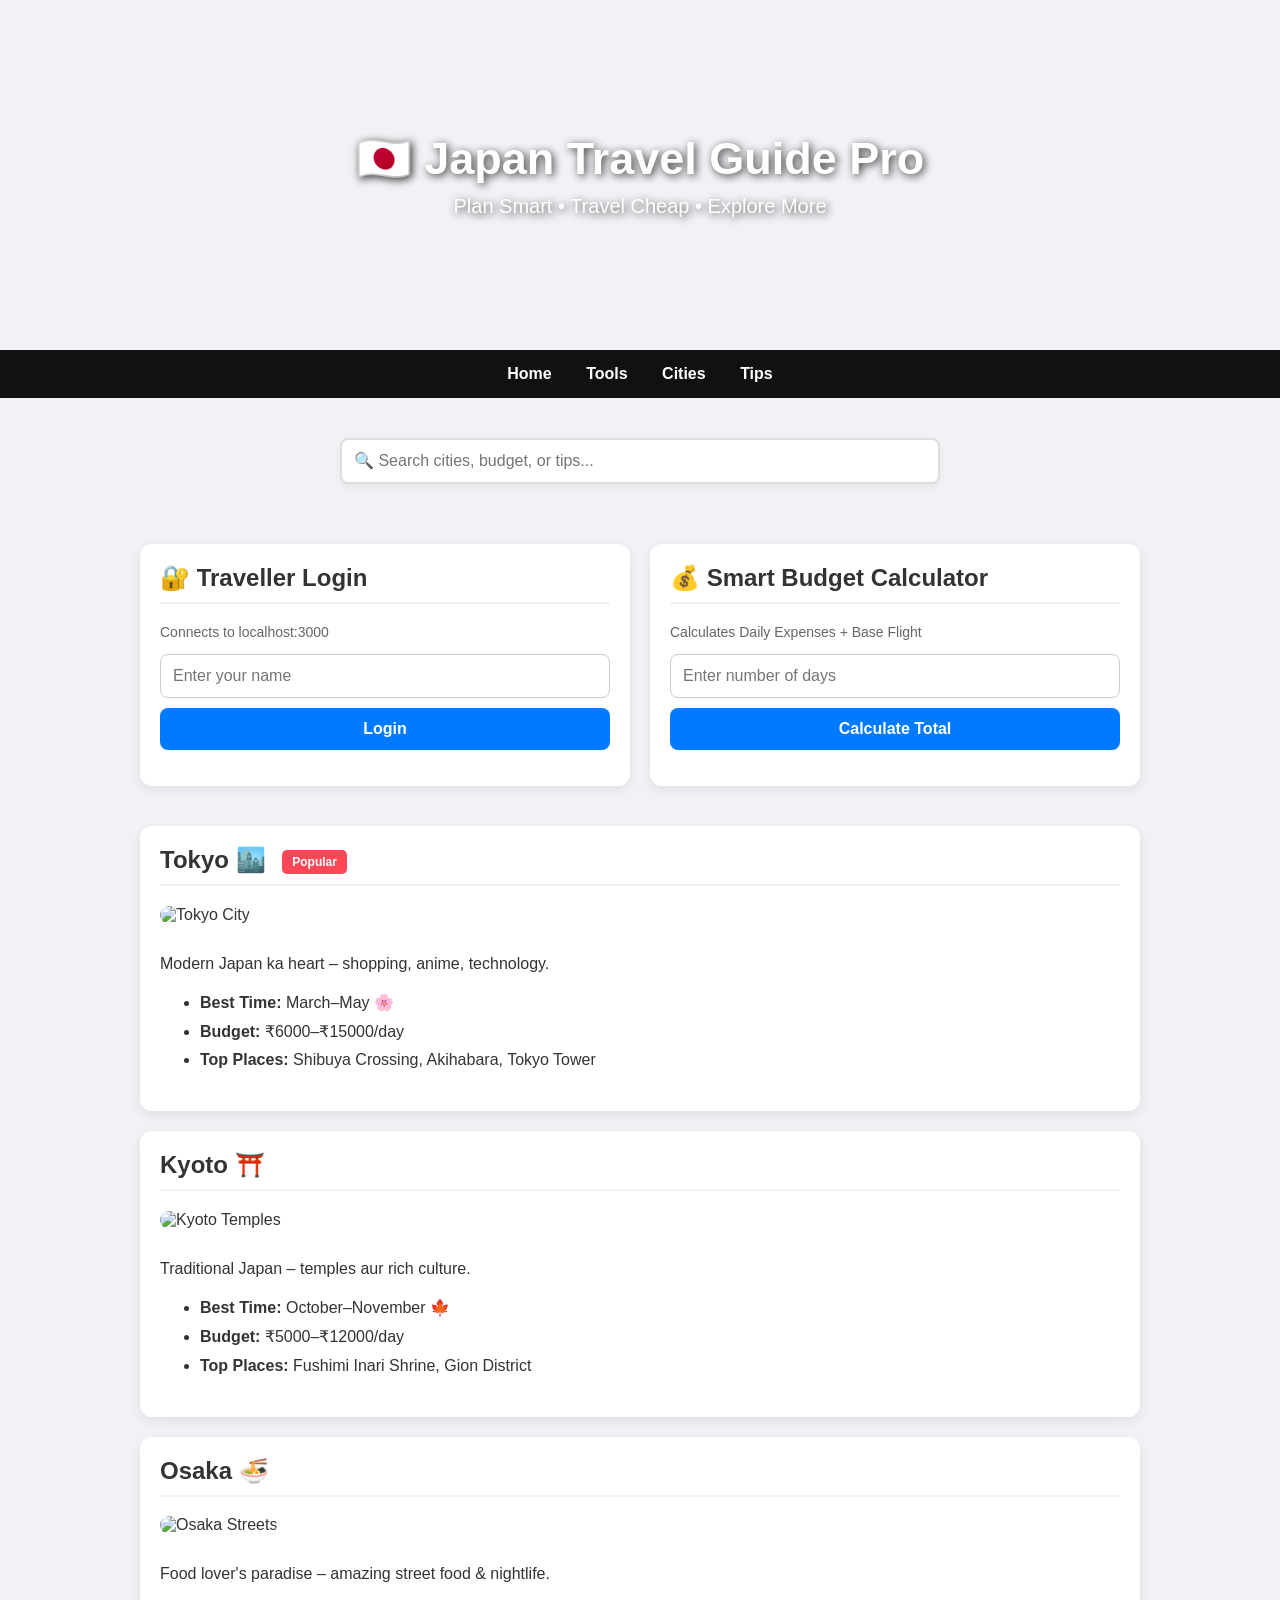
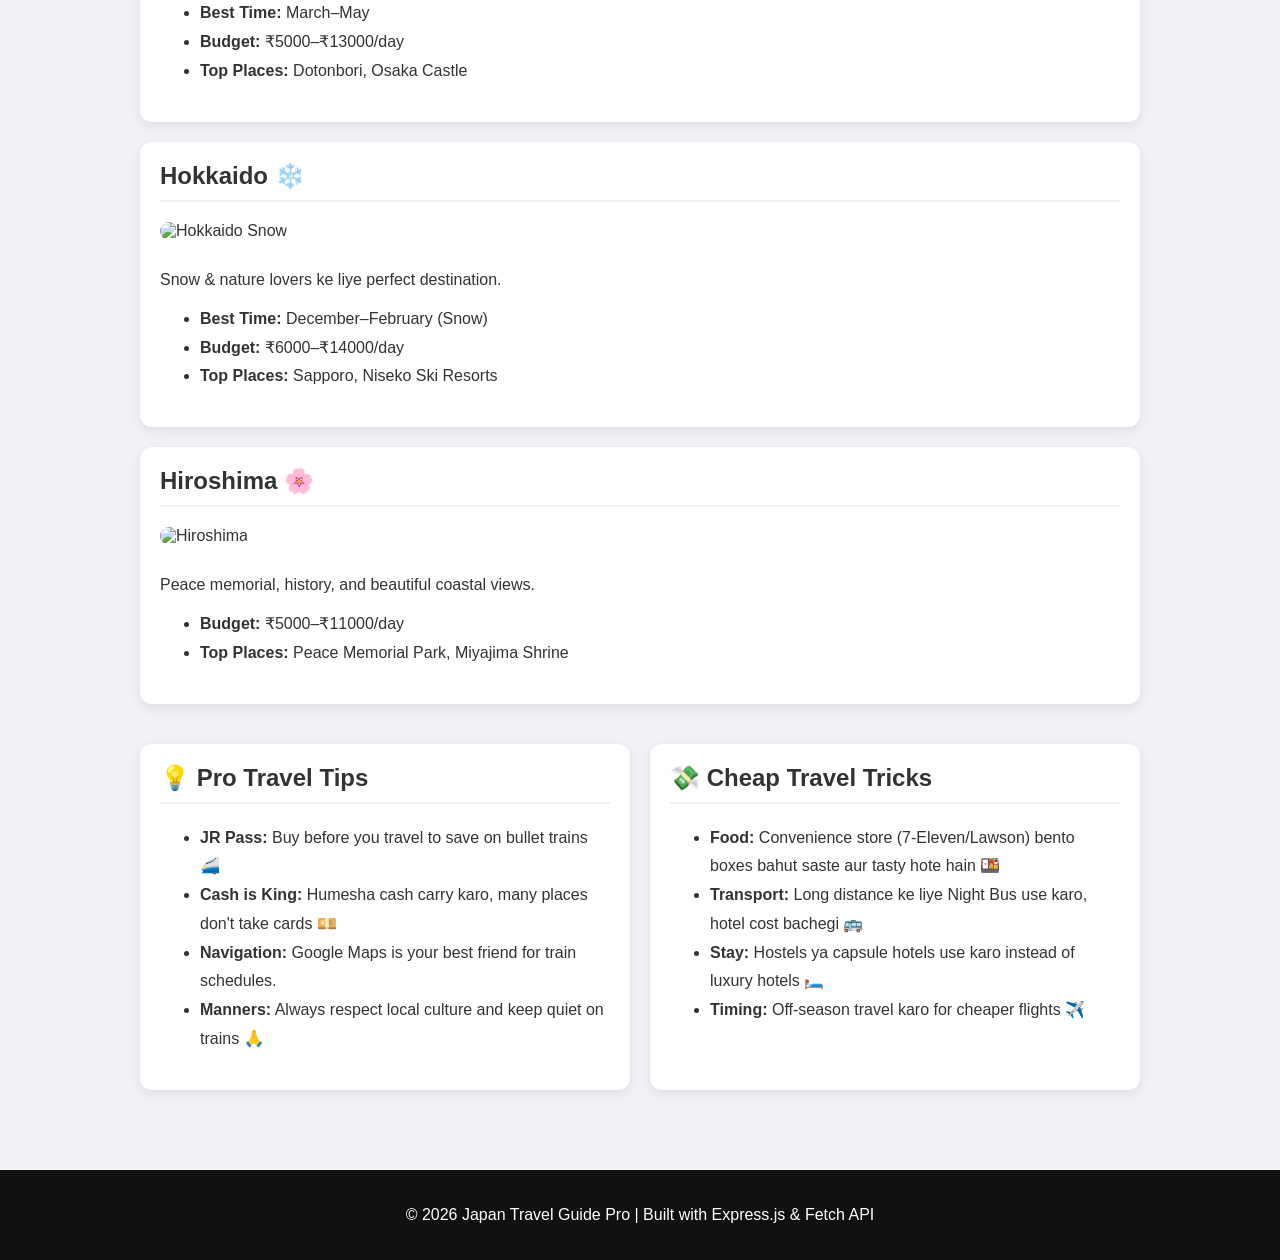
==== gemini-code-1777313080283.html @ b68e8b73 "Add files via upload" ====
<!DOCTYPE html>
<html lang="en">
<head>
<meta charset="UTF-8">
<meta name="viewport" content="width=device-width, initial-scale=1.0">
<title>Japan Travel Guide Pro - Master</title>

<style>
  /* Base Styles */
  body { margin: 0; font-family: 'Segoe UI', Arial, sans-serif; background: #f0f2f5; color: #333; }
  
  /* Header */
  header { background: url('https://images.unsplash.com/photo-1498654896293-37aacf113fd9') no-repeat center/cover; height: 350px; color: white; display: flex; flex-direction: column; justify-content: center; align-items: center; text-align: center; text-shadow: 2px 2px 8px rgba(0,0,0,0.8); }
  header h1 { font-size: 45px; margin: 0 0 10px 0; }
  header p { font-size: 20px; margin: 0; }
  
  /* Navigation */
  nav { background: #111; padding: 15px; text-align: center; position: sticky; top: 0; z-index: 100; }
  nav a { color: white; margin: 0 15px; text-decoration: none; font-weight: bold; transition: color 0.3s; }
  nav a:hover { color: #ff4757; }
  
  /* Layout */
  .container { padding: 20px; max-width: 1000px; margin: auto; }
  .grid-2 { display: grid; grid-template-columns: 1fr 1fr; gap: 20px; }
  @media (max-width: 768px) { .grid-2 { grid-template-columns: 1fr; } }
  
  /* Cards */
  .card { background: white; margin: 20px 0; padding: 20px; border-radius: 12px; box-shadow: 0 4px 12px rgba(0,0,0,0.08); transition: transform 0.2s; }
  .card:hover { transform: translateY(-2px); }
  .card h2 { margin-top: 0; border-bottom: 2px solid #f0f2f5; padding-bottom: 10px; }
  .card img { width: 100%; height: 250px; object-fit: cover; border-radius: 10px; margin-bottom: 15px; }
  
  /* UI Elements */
  .badge { background: #ff4757; color: white; padding: 5px 10px; border-radius: 5px; font-size: 12px; vertical-align: middle; margin-left: 10px; }
  input { padding: 12px; margin-bottom: 10px; border-radius: 8px; border: 1px solid #ccc; width: 100%; box-sizing: border-box; font-size: 16px; }
  button { padding: 12px; background: #007bff; color: white; border: none; border-radius: 8px; width: 100%; font-size: 16px; font-weight: bold; cursor: pointer; transition: background 0.3s; }
  button:hover { background: #0056b3; }
  ul { line-height: 1.8; }
  
  /* Search Box Special Styling */
  .search-box { text-align: center; background: transparent; box-shadow: none; padding: 0; margin-bottom: 30px; }
  .search-box input { max-width: 600px; border: 2px solid #ddd; box-shadow: 0 4px 10px rgba(0,0,0,0.05); }

  /* Footer */
  footer { background: #111; color: white; text-align: center; padding: 20px; margin-top: 40px; }
</style>

<script>
  // 🔍 SEARCH FUNCTIONALITY
  function searchCity() {
    let input = document.getElementById("search").value.toLowerCase();
    let cards = document.getElementsByClassName("searchable");

    for (let i = 0; i < cards.length; i++) {
      let text = cards[i].innerText.toLowerCase();
      cards[i].style.display = text.includes(input) ? "block" : "none";
    }
  }

  // 💰 UPGRADED BUDGET CALCULATOR (With Flight Base Cost)
  function calculateBudget() {
    let days = document.getElementById("days").value;
    if (!days || days <= 0) {
      document.getElementById("result").innerHTML = "<span style='color:red;'>Please enter valid days.</span>";
      return;
    }
    let budget = (days * 5000) + 40000; // Formula: days * 5000 + 40k flight
    document.getElementById("result").innerHTML = "Estimated Budget: <strong>₹" + budget.toLocaleString("en-IN") + "</strong> <br><small>(Includes ₹40,000 flight estimate)</small>";
  }

  // 🔐 BACKEND LOGIN INTEGRATION
  async function login() {
    let user = document.getElementById("user").value;
    let statusText = document.getElementById("loginStatus");

    if (!user) {
      statusText.innerHTML = "<span style='color:red;'>Enter a username first!</span>";
      return;
    }

    try {
      statusText.innerHTML = "Connecting to server...";
      let res = await fetch("http://localhost:3000/login", {
        method: "POST",
        headers: { "Content-Type": "application/json" },
        body: JSON.stringify({ username: user })
      });

      let data = await res.json();
      statusText.innerHTML = "🎉 <span style='color:green; font-weight:bold;'>" + data.message + "</span>";
    } catch (error) {
      statusText.innerHTML = "⚠️ <span style='color:red;'>Backend not running! Start Node server.</span>";
    }
  }
</script>

</head>
<body>

<header>
  <h1>🇯🇵 Japan Travel Guide Pro</h1>
  <p>Plan Smart • Travel Cheap • Explore More</p>
</header>

<nav>
  <a href="#">Home</a>
  <a href="#tools">Tools</a>
  <a href="#cities">Cities</a>
  <a href="#tips">Tips</a>
</nav>

<div class="container">

  <div class="card search-box">
    <input type="text" id="search" onkeyup="searchCity()" placeholder="🔍 Search cities, budget, or tips...">
  </div>

  <div class="grid-2" id="tools">
    
    <div class="card">
      <h2>🔐 Traveller Login</h2>
      <p style="font-size: 14px; color: #666;">Connects to localhost:3000</p>
      <input type="text" id="user" placeholder="Enter your name">
      <button onclick="login()">Login</button>
      <p id="loginStatus" style="margin-top: 15px; text-align: center;"></p>
    </div>

    <div class="card">
      <h2>💰 Smart Budget Calculator</h2>
      <p style="font-size: 14px; color: #666;">Calculates Daily Expenses + Base Flight</p>
      <input id="days" type="number" placeholder="Enter number of days">
      <button onclick="calculateBudget()">Calculate Total</button>
      <p id="result" style="margin-top: 15px; text-align: center; color: #28a745; line-height: 1.5;"></p>
    </div>

  </div>

  <div id="cities">
    <div class="card searchable">
      <h2>Tokyo 🏙️ <span class="badge">Popular</span></h2>
      <img src="https://images.unsplash.com/photo-1505069446780-4ef442b5207f" alt="Tokyo City">
      <p>Modern Japan ka heart – shopping, anime, technology.</p>
      <ul>
        <li><strong>Best Time:</strong> March–May 🌸</li>
        <li><strong>Budget:</strong> ₹6000–₹15000/day</li>
        <li><strong>Top Places:</strong> Shibuya Crossing, Akihabara, Tokyo Tower</li>
      </ul>
    </div>

    <div class="card searchable">
      <h2>Kyoto ⛩️</h2>
      <img src="https://images.unsplash.com/photo-1526481280690-9063b3a0c0ab" alt="Kyoto Temples">
      <p>Traditional Japan – temples aur rich culture.</p>
      <ul>
        <li><strong>Best Time:</strong> October–November 🍁</li>
        <li><strong>Budget:</strong> ₹5000–₹12000/day</li>
        <li><strong>Top Places:</strong> Fushimi Inari Shrine, Gion District</li>
      </ul>
    </div>

    <div class="card searchable">
      <h2>Osaka 🍜</h2>
      <img src="https://images.unsplash.com/photo-1590559899731-a382839e5549" alt="Osaka Streets">
      <p>Food lover's paradise – amazing street food & nightlife.</p>
      <ul>
        <li><strong>Best Time:</strong> March–May</li>
        <li><strong>Budget:</strong> ₹5000–₹13000/day</li>
        <li><strong>Top Places:</strong> Dotonbori, Osaka Castle</li>
      </ul>
    </div>

    <div class="card searchable">
      <h2>Hokkaido ❄️</h2>
      <img src="https://images.unsplash.com/photo-1519681393784-d120267933ba" alt="Hokkaido Snow">
      <p>Snow & nature lovers ke liye perfect destination.</p>
      <ul>
        <li><strong>Best Time:</strong> December–February (Snow)</li>
        <li><strong>Budget:</strong> ₹6000–₹14000/day</li>
        <li><strong>Top Places:</strong> Sapporo, Niseko Ski Resorts</li>
      </ul>
    </div>
    
    <div class="card searchable">
      <h2>Hiroshima 🌸</h2>
      <img src="https://images.unsplash.com/photo-1554797589-7241bb691973" alt="Hiroshima">
      <p>Peace memorial, history, and beautiful coastal views.</p>
      <ul>
        <li><strong>Budget:</strong> ₹5000–₹11000/day</li>
        <li><strong>Top Places:</strong> Peace Memorial Park, Miyajima Shrine</li>
      </ul>
    </div>
  </div>

  <div class="grid-2" id="tips">
    <div class="card searchable">
      <h2>💡 Pro Travel Tips</h2>
      <ul>
        <li><strong>JR Pass:</strong> Buy before you travel to save on bullet trains 🚄</li>
        <li><strong>Cash is King:</strong> Humesha cash carry karo, many places don't take cards 💴</li>
        <li><strong>Navigation:</strong> Google Maps is your best friend for train schedules.</li>
        <li><strong>Manners:</strong> Always respect local culture and keep quiet on trains 🙏</li>
      </ul>
    </div>

    <div class="card searchable">
      <h2>💸 Cheap Travel Tricks</h2>
      <ul>
        <li><strong>Food:</strong> Convenience store (7-Eleven/Lawson) bento boxes bahut saste aur tasty hote hain 🍱</li>
        <li><strong>Transport:</strong> Long distance ke liye Night Bus use karo, hotel cost bachegi 🚌</li>
        <li><strong>Stay:</strong> Hostels ya capsule hotels use karo instead of luxury hotels 🛏️</li>
        <li><strong>Timing:</strong> Off-season travel karo for cheaper flights ✈️</li>
      </ul>
    </div>
  </div>

</div>

<footer>
  <p>© 2026 Japan Travel Guide Pro | Built with Express.js & Fetch API</p>
</footer>

</body>
</html>
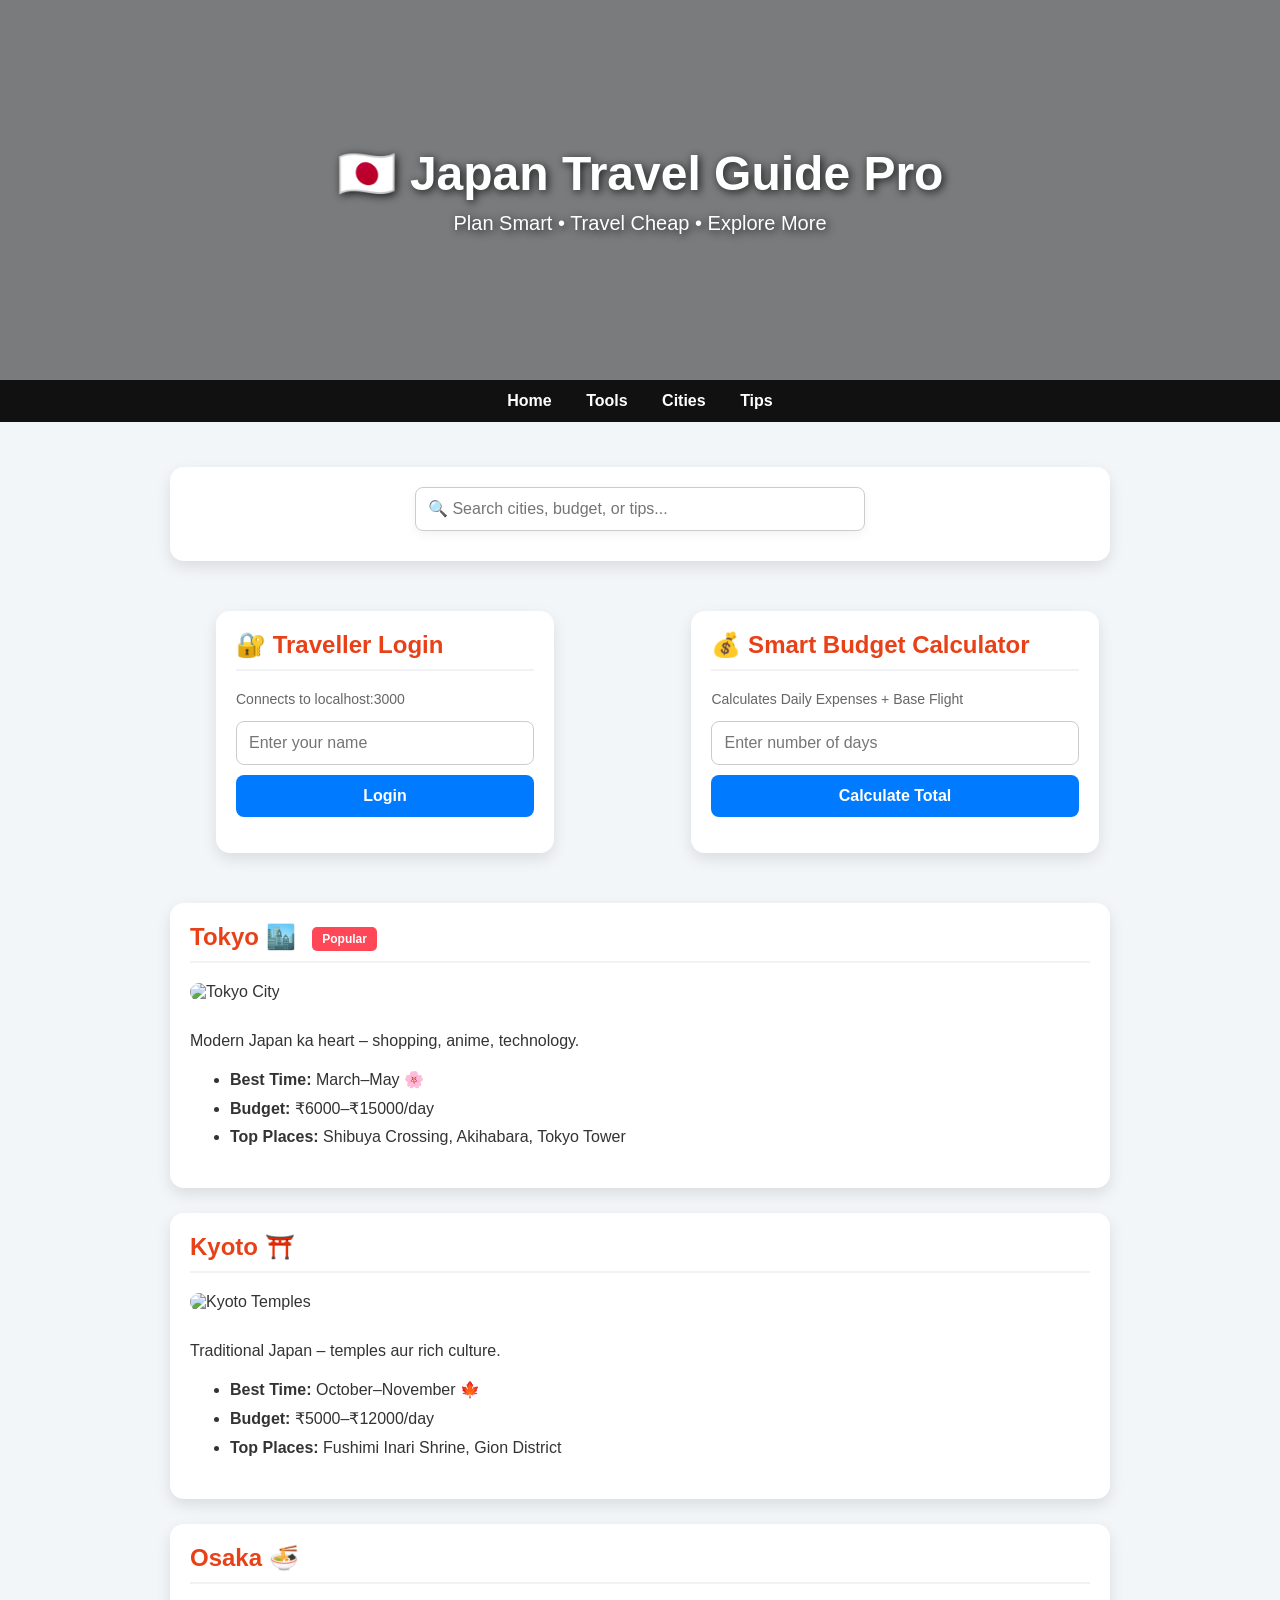
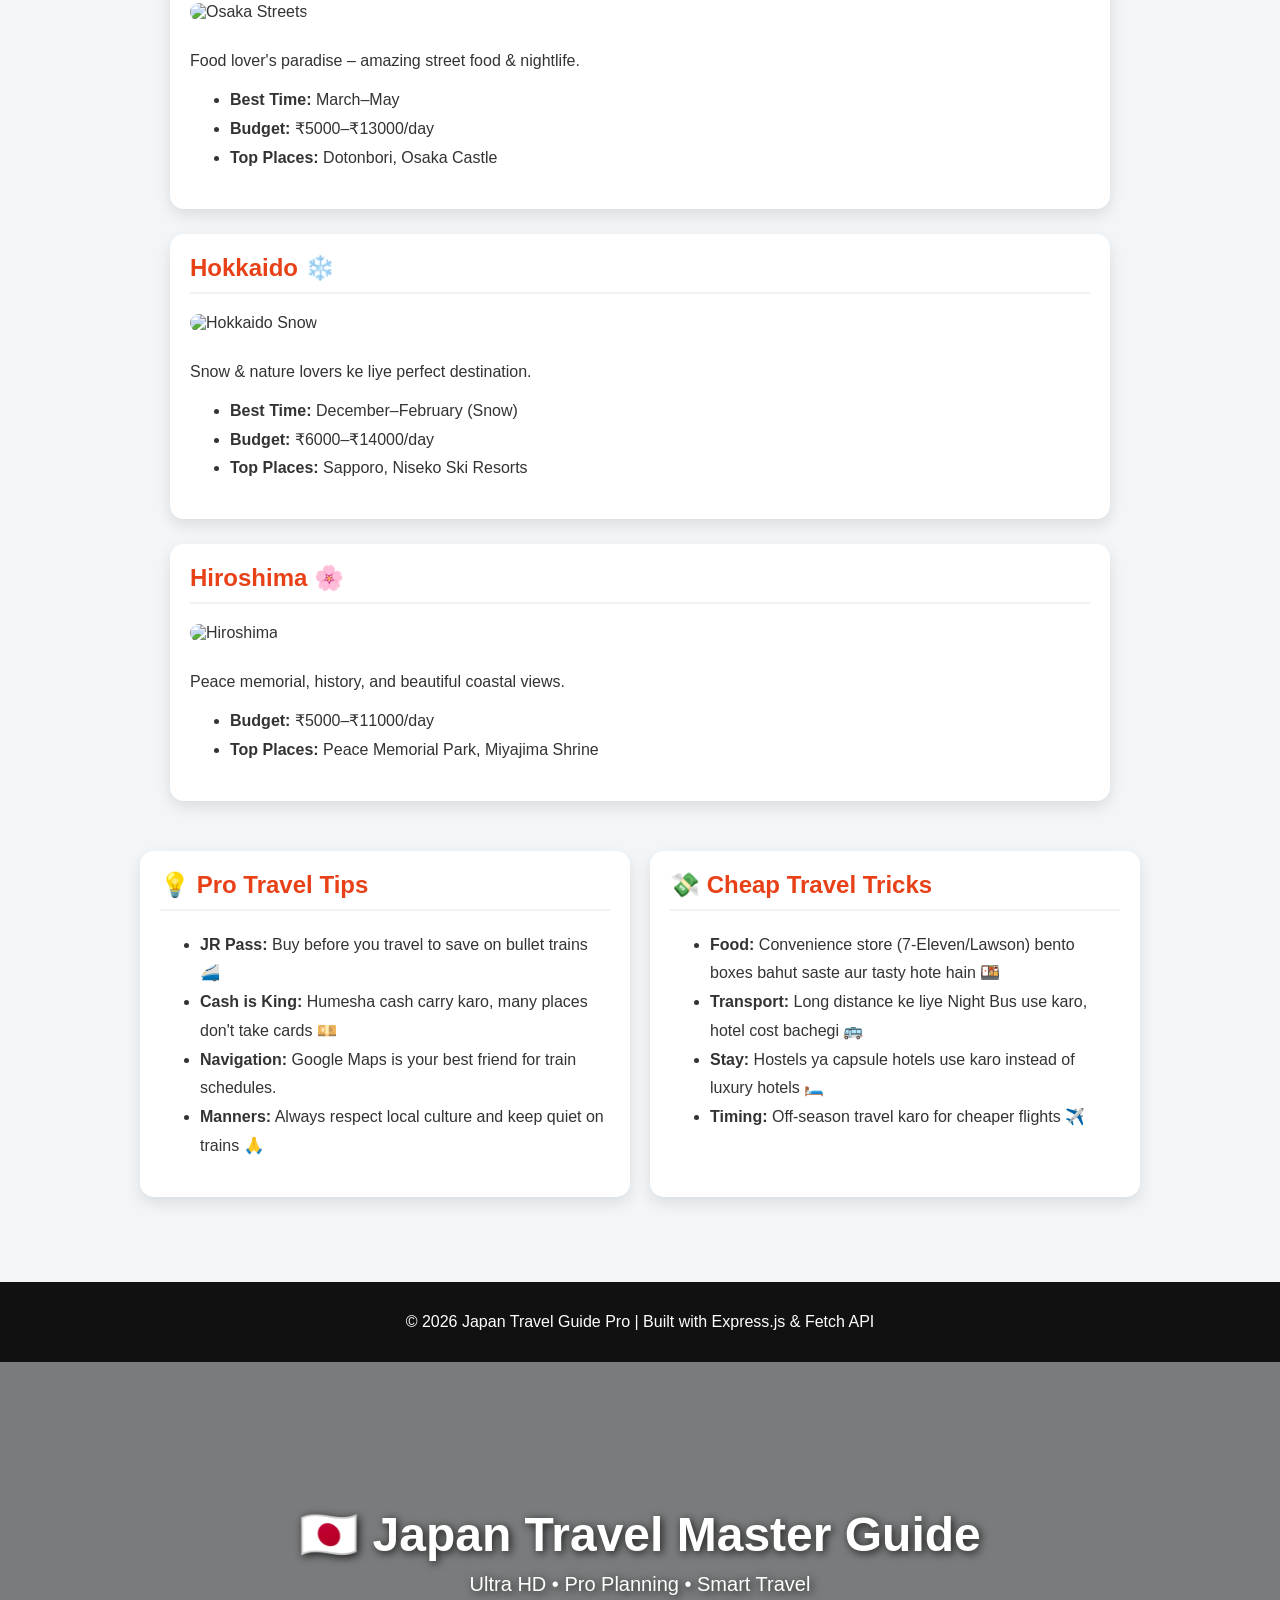
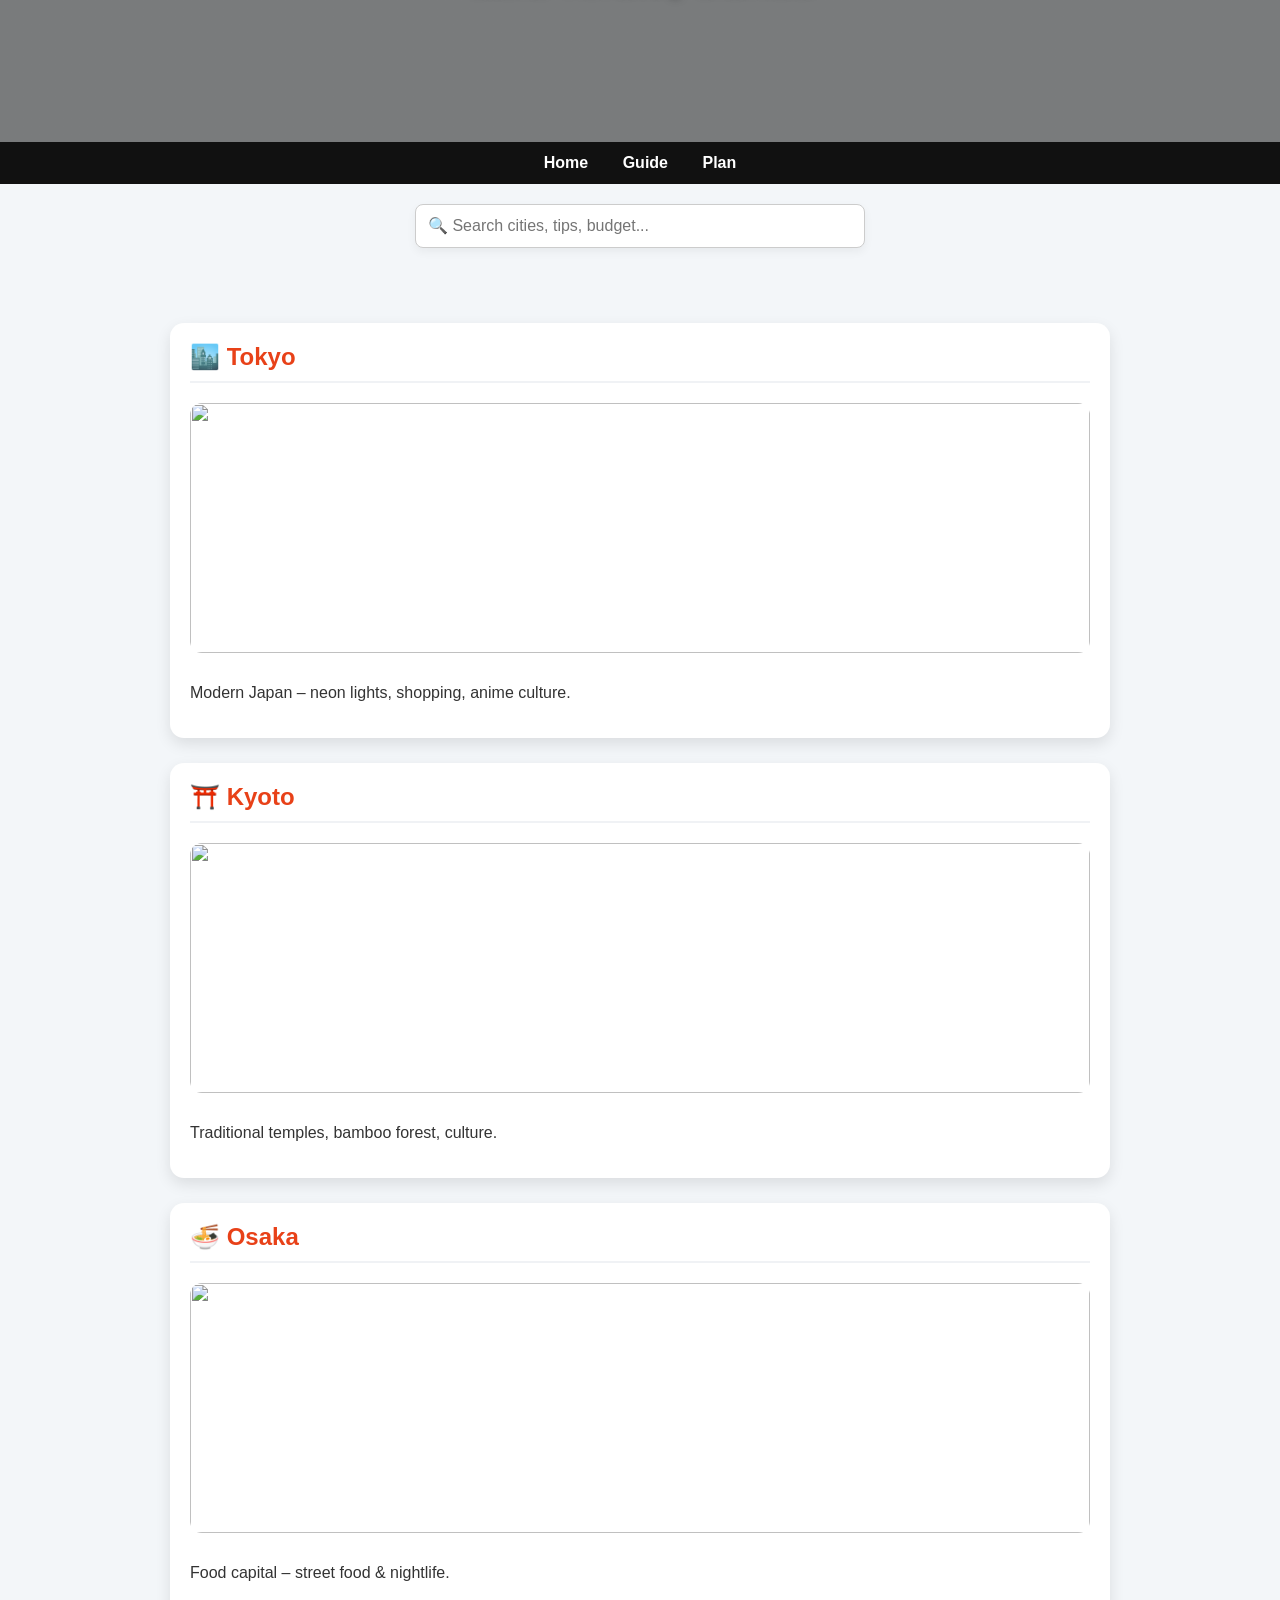
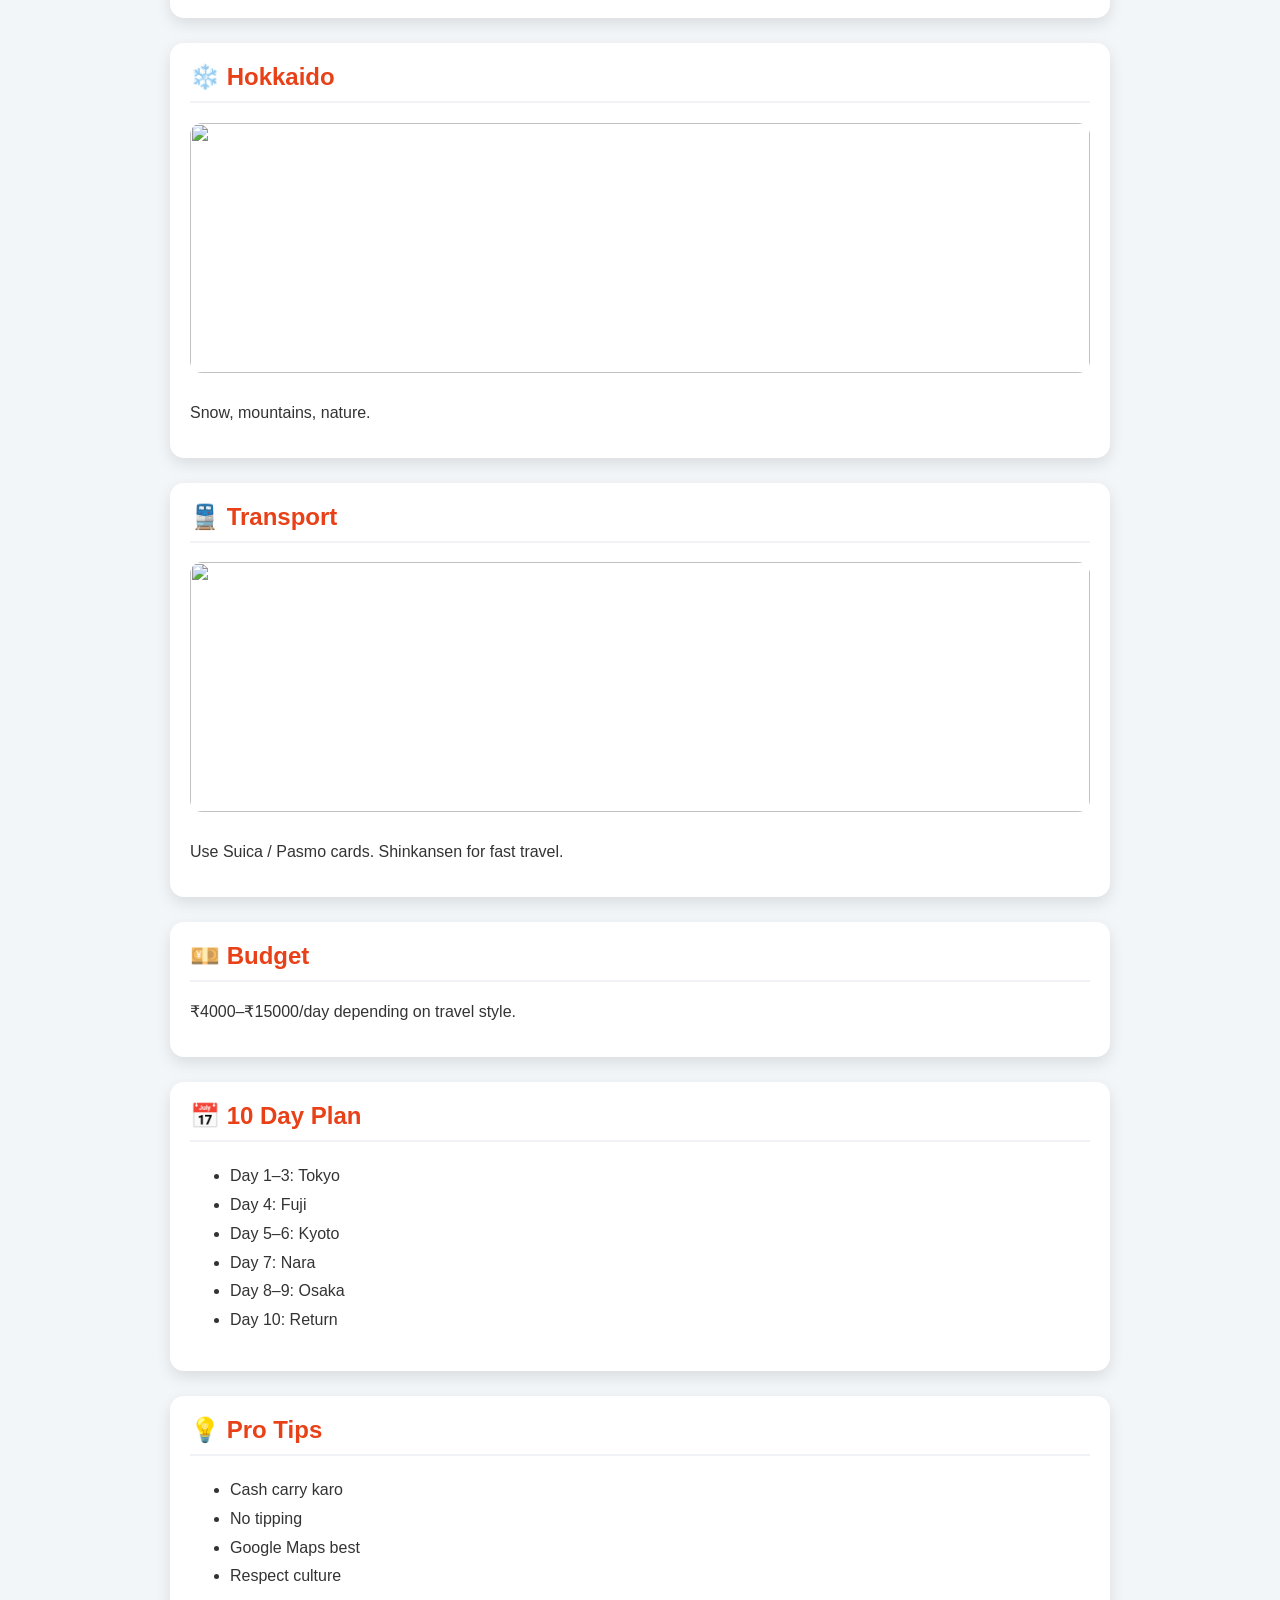
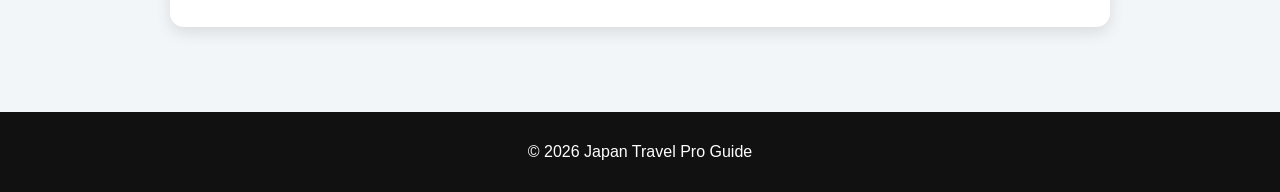
==== commit 52dd701b: "Update gemini-code-1777313080283.html" ====
--- a/gemini-code-1777313080283.html
+++ b/gemini-code-1777313080283.html
@@ -220,4 +220,194 @@
 </footer>
 
 </body>
-</html>+</html>
+
+<!DOCTYPE html>
+<html lang="en">
+<head>
+<meta charset="UTF-8">
+<meta name="viewport" content="width=device-width, initial-scale=1.0">
+<title>Japan Ultimate Travel Guide</title>
+
+<style>
+body {
+  margin:0;
+  font-family: 'Segoe UI', sans-serif;
+  background:#f3f6f9;
+}
+
+header {
+  background: linear-gradient(rgba(0,0,0,0.5),rgba(0,0,0,0.5)),
+  url('https://images.unsplash.com/photo-1549692520-acc6669e2f0c?auto=format&fit=crop&w=1600&q=80');
+  height:380px;
+  color:white;
+  display:flex;
+  flex-direction:column;
+  justify-content:center;
+  align-items:center;
+  text-align:center;
+}
+
+header h1 {
+  font-size:48px;
+}
+
+nav {
+  background:#111;
+  padding:12px;
+  text-align:center;
+}
+
+nav a {
+  color:white;
+  margin:15px;
+  text-decoration:none;
+  font-weight:bold;
+}
+
+.search-box {
+  text-align:center;
+  margin:20px;
+}
+
+.search-box input {
+  padding:12px;
+  width:80%;
+  max-width:450px;
+  border-radius:8px;
+  border:1px solid #ccc;
+}
+
+.container {
+  padding:20px;
+}
+
+.card {
+  background:white;
+  margin:25px auto;
+  padding:20px;
+  border-radius:14px;
+  max-width:900px;
+  box-shadow:0 6px 15px rgba(0,0,0,0.1);
+  transition:0.3s;
+}
+
+.card:hover {
+  transform:scale(1.02);
+}
+
+.card img {
+  width:100%;
+  border-radius:12px;
+}
+
+h2 {
+  color:#e84118;
+}
+
+footer {
+  background:#111;
+  color:white;
+  text-align:center;
+  padding:15px;
+}
+</style>
+
+<script>
+function searchSite(){
+ let input=document.getElementById("search").value.toLowerCase();
+ let cards=document.getElementsByClassName("card");
+
+ for(let i=0;i<cards.length;i++){
+  let text=cards[i].innerText.toLowerCase();
+  cards[i].style.display = text.includes(input) ? "block" : "none";
+ }
+}
+</script>
+
+</head>
+
+<body>
+
+<header>
+<h1>🇯🇵 Japan Travel Master Guide</h1>
+<p>Ultra HD • Pro Planning • Smart Travel</p>
+</header>
+
+<nav>
+<a href="#">Home</a>
+<a href="#guide">Guide</a>
+<a href="#plan">Plan</a>
+</nav>
+
+<div class="search-box">
+<input type="text" id="search" onkeyup="searchSite()" placeholder="🔍 Search cities, tips, budget...">
+</div>
+
+<div class="container">
+
+<div class="card">
+<h2>🏙️ Tokyo</h2>
+<img src="https://images.unsplash.com/photo-1505069446780-4ef442b5207f?auto=format&fit=crop&w=1400&q=80">
+<p>Modern Japan – neon lights, shopping, anime culture.</p>
+</div>
+
+<div class="card">
+<h2>⛩️ Kyoto</h2>
+<img src="https://images.unsplash.com/photo-1526481280690-9063b3a0c0ab?auto=format&fit=crop&w=1400&q=80">
+<p>Traditional temples, bamboo forest, culture.</p>
+</div>
+
+<div class="card">
+<h2>🍜 Osaka</h2>
+<img src="https://images.unsplash.com/photo-1590559899731-a382839e5549?auto=format&fit=crop&w=1400&q=80">
+<p>Food capital – street food & nightlife.</p>
+</div>
+
+<div class="card">
+<h2>❄️ Hokkaido</h2>
+<img src="https://images.unsplash.com/photo-1519681393784-d120267933ba?auto=format&fit=crop&w=1400&q=80">
+<p>Snow, mountains, nature.</p>
+</div>
+
+<div class="card">
+<h2>🚆 Transport</h2>
+<img src="https://images.unsplash.com/photo-1517720359744-6d12f8a8c0b5?auto=format&fit=crop&w=1400&q=80">
+<p>Use Suica / Pasmo cards. Shinkansen for fast travel.</p>
+</div>
+
+<div class="card">
+<h2>💴 Budget</h2>
+<p>₹4000–₹15000/day depending on travel style.</p>
+</div>
+
+<div class="card">
+<h2>📅 10 Day Plan</h2>
+<ul>
+<li>Day 1–3: Tokyo</li>
+<li>Day 4: Fuji</li>
+<li>Day 5–6: Kyoto</li>
+<li>Day 7: Nara</li>
+<li>Day 8–9: Osaka</li>
+<li>Day 10: Return</li>
+</ul>
+</div>
+
+<div class="card">
+<h2>💡 Pro Tips</h2>
+<ul>
+<li>Cash carry karo</li>
+<li>No tipping</li>
+<li>Google Maps best</li>
+<li>Respect culture</li>
+</ul>
+</div>
+
+</div>
+
+<footer>
+<p>© 2026 Japan Travel Pro Guide</p>
+</footer>
+
+</body>
+</html>
